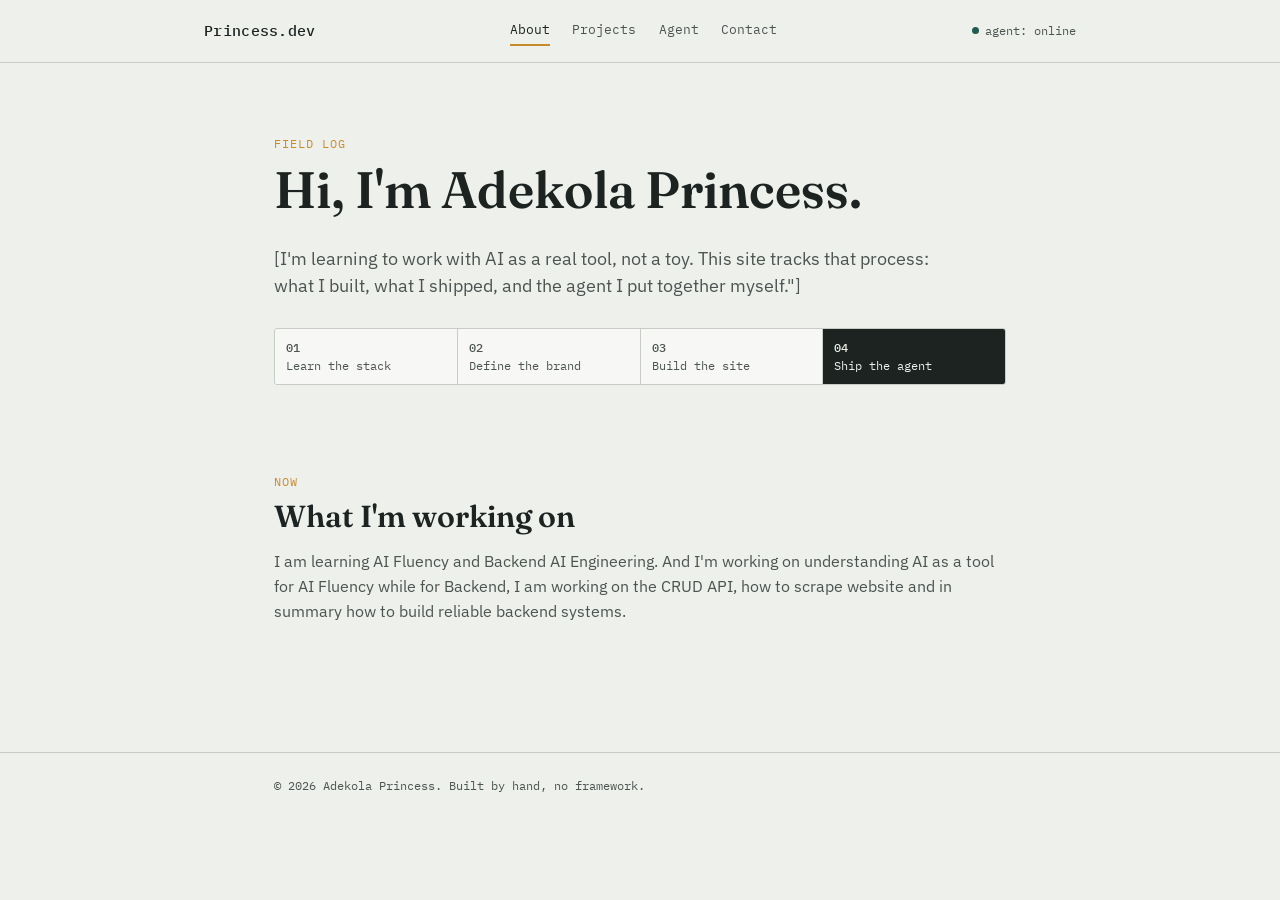
==== ai-fluency-capstone/index.html @ 7f4ed00f "Add AI fluency capstone site: portfolio pages and agent chat demo" ====
<!DOCTYPE html>
<html lang="en">
<head>
<meta charset="UTF-8">
<meta name="viewport" content="width=device-width, initial-scale=1.0">
<title>AI Fluency Capstone</title>
<meta name="description" content="Princess's personal site: about, projects, and a live personal agent.">
<link rel="stylesheet" href="style.css">
</head>
<body>

<header class="site-header">
  <div class="wrap">
    <a href="index.html" class="site-title">Princess.dev</a>
    <nav class="site-nav">
      <a href="index.html" aria-current="page">About</a>
      <a href="projects.html">Projects</a>
      <a href="agent.html">Agent</a>
      <a href="contact.html">Contact</a>
    </nav>
    <div class="agent-status">
      <span class="dot"></span>
      <span class="label">agent: online</span>
    </div>
  </div>
</header>

<main>
  <div class="wrap">

    <section class="hero">
      <span class="eyebrow">Field Log</span>
      <h1>Hi, I'm Adekola Princess.</h1>
      <p style="font-size:1.1rem; max-width:60ch;">
        [I'm learning to work with AI as a real tool, not a toy.
        This site tracks that process: what I built, what I shipped,
        and the agent I put together myself."]
      </p>

      <div class="timeline">
        <div class="tick"><b>01</b>Learn the stack</div>
        <div class="tick"><b>02</b>Define the brand</div>
        <div class="tick"><b>03</b>Build the site</div>
        <div class="tick active"><b>04</b>Ship the agent</div>
      </div>
    </section>

    <section>
      <span class="eyebrow">Now</span>
      <h2>What I'm working on</h2>
      <p>
        I am learning AI Fluency and Backend AI Engineering. And I'm working on 
        understanding AI as a tool for AI Fluency while for Backend, I am working on the CRUD API, 
        how to scrape website and in summary how to build reliable backend systems.
      </p>
    </section>

  </div>
</main>

<footer>
  <div class="wrap">© <span id="year"></span> Adekola Princess. Built by hand, no framework.</div>
</footer>

<script>document.getElementById('year').textContent = new Date().getFullYear();</script>
</body>
</html>
---- ai-fluency-capstone/style.css ----
/* ============================================
   FIELDNOTES THEME
   A researcher's-notebook look for an AI fluency
   capstone: paper background, ink text, one
   warm amber accent, monospace utility labels.
   ============================================ */

@import url('https://fonts.googleapis.com/css2?family=Fraunces:opsz,wght@9..144,400;9..144,600&family=IBM+Plex+Sans:wght@400;500;600&family=IBM+Plex+Mono:wght@400;500&display=swap');

:root {
  --paper: #EEF0EC;
  --paper-raised: #F7F8F5;
  --ink: #1C2321;
  --ink-soft: #4B5450;
  --line: #C7CCC5;
  --accent: #C98A2C;
  --accent-soft: #E9C98A;
  --teal: #205C50;
  --radius: 3px;
  --max-w: 780px;
}

* { box-sizing: border-box; }

html { scroll-behavior: smooth; }

body {
  margin: 0;
  background: var(--paper);
  color: var(--ink);
  font-family: 'IBM Plex Sans', system-ui, sans-serif;
  line-height: 1.55;
  -webkit-font-smoothing: antialiased;
}

h1, h2, h3 {
  font-family: 'Fraunces', serif;
  font-weight: 600;
  line-height: 1.15;
  margin: 0 0 0.5em;
}

h1 { font-size: clamp(2rem, 5vw, 3.2rem); }
h2 { font-size: clamp(1.4rem, 3vw, 1.9rem); }

p { color: var(--ink-soft); margin: 0 0 1em; }

a { color: var(--teal); }
a:hover { color: var(--accent); }

.eyebrow {
  font-family: 'IBM Plex Mono', monospace;
  font-size: 0.75rem;
  letter-spacing: 0.08em;
  text-transform: uppercase;
  color: var(--accent);
  margin-bottom: 0.6em;
  display: block;
}

/* ---------- layout shell ---------- */

.wrap {
  max-width: var(--max-w);
  margin: 0 auto;
  padding: 0 1.5rem;
}

header.site-header {
  position: sticky;
  top: 0;
  z-index: 10;
  background: rgba(238, 240, 236, 0.92);
  backdrop-filter: blur(6px);
  border-bottom: 1px solid var(--line);
}

.site-header .wrap {
  max-width: 920px;
  display: flex;
  align-items: center;
  justify-content: space-between;
  padding-top: 1rem;
  padding-bottom: 1rem;
}

.site-title {
  font-family: 'IBM Plex Mono', monospace;
  font-weight: 500;
  font-size: 0.95rem;
  text-decoration: none;
  color: var(--ink);
  letter-spacing: 0.02em;
}

nav.site-nav {
  display: flex;
  gap: 1.4rem;
  align-items: center;
}

nav.site-nav a {
  font-family: 'IBM Plex Mono', monospace;
  font-size: 0.8rem;
  text-decoration: none;
  color: var(--ink-soft);
  padding: 0.25rem 0;
  border-bottom: 2px solid transparent;
}

nav.site-nav a:hover,
nav.site-nav a[aria-current="page"] {
  color: var(--ink);
  border-bottom-color: var(--accent);
}

/* agent status pulse — the site's signature element */
.agent-status {
  display: flex;
  align-items: center;
  gap: 0.4rem;
  font-family: 'IBM Plex Mono', monospace;
  font-size: 0.72rem;
  color: var(--ink-soft);
}

.dot {
  width: 7px;
  height: 7px;
  border-radius: 50%;
  background: var(--teal);
  box-shadow: 0 0 0 0 rgba(32, 92, 80, 0.5);
  animation: pulse 2.4s infinite;
}

@keyframes pulse {
  0%   { box-shadow: 0 0 0 0 rgba(32, 92, 80, 0.45); }
  70%  { box-shadow: 0 0 0 6px rgba(32, 92, 80, 0); }
  100% { box-shadow: 0 0 0 0 rgba(32, 92, 80, 0); }
}

main { padding: 3.5rem 0 5rem; }

section { margin-bottom: 3rem; }

/* ---------- hero / timeline strip ---------- */

.hero { padding-top: 1rem; padding-bottom: 2.5rem; }

.timeline {
  display: flex;
  gap: 0;
  border: 1px solid var(--line);
  border-radius: var(--radius);
  overflow: hidden;
  margin-top: 1.8rem;
  font-family: 'IBM Plex Mono', monospace;
  font-size: 0.72rem;
}

.timeline .tick {
  flex: 1;
  padding: 0.6rem 0.7rem;
  border-right: 1px solid var(--line);
  background: var(--paper-raised);
  color: var(--ink-soft);
}

.timeline .tick:last-child { border-right: none; }

.timeline .tick.active {
  background: var(--ink);
  color: var(--paper);
}

.timeline .tick b { display: block; color: inherit; font-weight: 500; }

/* ---------- cards (projects) ---------- */

.card {
  border: 1px solid var(--line);
  background: var(--paper-raised);
  border-radius: var(--radius);
  padding: 1.4rem 1.5rem;
  margin-bottom: 1rem;
}

.card h3 { margin-bottom: 0.3em; }

.tags { margin: 0.6em 0; display: flex; gap: 0.4rem; flex-wrap: wrap; }

.tag {
  font-family: 'IBM Plex Mono', monospace;
  font-size: 0.68rem;
  border: 1px solid var(--line);
  border-radius: 999px;
  padding: 0.15rem 0.6rem;
  color: var(--ink-soft);
}

.card-links a {
  font-family: 'IBM Plex Mono', monospace;
  font-size: 0.78rem;
  margin-right: 1rem;
  text-decoration: none;
}

.card-links a:hover { text-decoration: underline; }

/* ---------- chat widget (agent page) ---------- */

.chat-shell {
  border: 1px solid var(--line);
  border-radius: var(--radius);
  background: var(--paper-raised);
  overflow: hidden;
}

.chat-log {
  height: 340px;
  overflow-y: auto;
  padding: 1.2rem;
  display: flex;
  flex-direction: column;
  gap: 0.7rem;
}

.msg {
  max-width: 80%;
  padding: 0.55rem 0.8rem;
  border-radius: var(--radius);
  font-size: 0.92rem;
}

.msg.user {
  align-self: flex-end;
  background: var(--ink);
  color: var(--paper);
}

.msg.agent {
  align-self: flex-start;
  background: var(--paper);
  border: 1px solid var(--line);
}

.chat-input-row {
  display: flex;
  border-top: 1px solid var(--line);
}

.chat-input-row input {
  flex: 1;
  border: none;
  background: transparent;
  padding: 0.9rem 1rem;
  font-family: 'IBM Plex Sans', sans-serif;
  font-size: 0.92rem;
  color: var(--ink);
  outline: none;
}

.chat-input-row button {
  border: none;
  background: var(--accent);
  color: var(--ink);
  font-family: 'IBM Plex Mono', monospace;
  font-size: 0.78rem;
  font-weight: 500;
  padding: 0 1.3rem;
  cursor: pointer;
}

.chat-input-row button:hover { background: var(--accent-soft); }
.chat-input-row button:disabled { opacity: 0.5; cursor: default; }

/* ---------- contact ---------- */

.link-list { list-style: none; padding: 0; margin: 0; }

.link-list li {
  border-bottom: 1px solid var(--line);
  padding: 0.9rem 0;
}

.link-list li:first-child { border-top: 1px solid var(--line); }

.link-list a {
  font-family: 'IBM Plex Mono', monospace;
  font-size: 0.9rem;
  text-decoration: none;
}

footer {
  border-top: 1px solid var(--line);
  padding: 1.5rem 0;
  font-family: 'IBM Plex Mono', monospace;
  font-size: 0.72rem;
  color: var(--ink-soft);
}

/* ---------- accessibility ---------- */

a:focus-visible, button:focus-visible, input:focus-visible {
  outline: 2px solid var(--teal);
  outline-offset: 2px;
}

@media (prefers-reduced-motion: reduce) {
  .dot { animation: none; }
}

@media (max-width: 560px) {
  nav.site-nav { gap: 0.9rem; }
  .agent-status span.label { display: none; }
  .timeline { flex-wrap: wrap; }
  .timeline .tick { flex: 1 1 45%; border-bottom: 1px solid var(--line); }
}
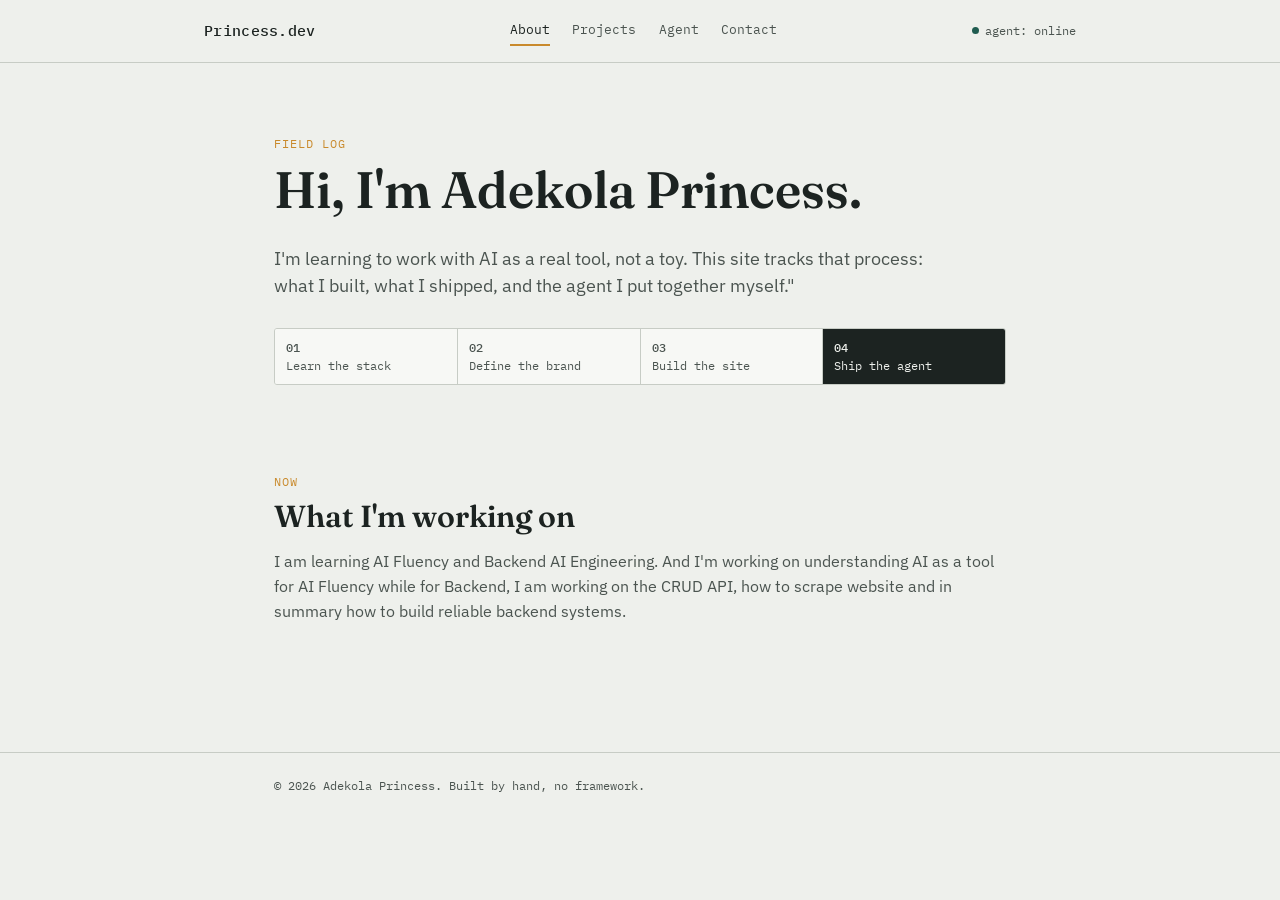
==== commit c948bd70: "Update to current Gemini model" ====
--- a/ai-fluency-capstone/index.html
+++ b/ai-fluency-capstone/index.html
@@ -32,9 +32,9 @@
       <span class="eyebrow">Field Log</span>
       <h1>Hi, I'm Adekola Princess.</h1>
       <p style="font-size:1.1rem; max-width:60ch;">
-        [I'm learning to work with AI as a real tool, not a toy.
+        I'm learning to work with AI as a real tool, not a toy.
         This site tracks that process: what I built, what I shipped,
-        and the agent I put together myself."]
+        and the agent I put together myself."
       </p>
 
       <div class="timeline">
--- a/ai-fluency-capstone/style.css
+++ b/ai-fluency-capstone/style.css
@@ -1,10 +1,3 @@
-/* ============================================
-   FIELDNOTES THEME
-   A researcher's-notebook look for an AI fluency
-   capstone: paper background, ink text, one
-   warm amber accent, monospace utility labels.
-   ============================================ */
-
 @import url('https://fonts.googleapis.com/css2?family=Fraunces:opsz,wght@9..144,400;9..144,600&family=IBM+Plex+Sans:wght@400;500;600&family=IBM+Plex+Mono:wght@400;500&display=swap');
 
 :root {
